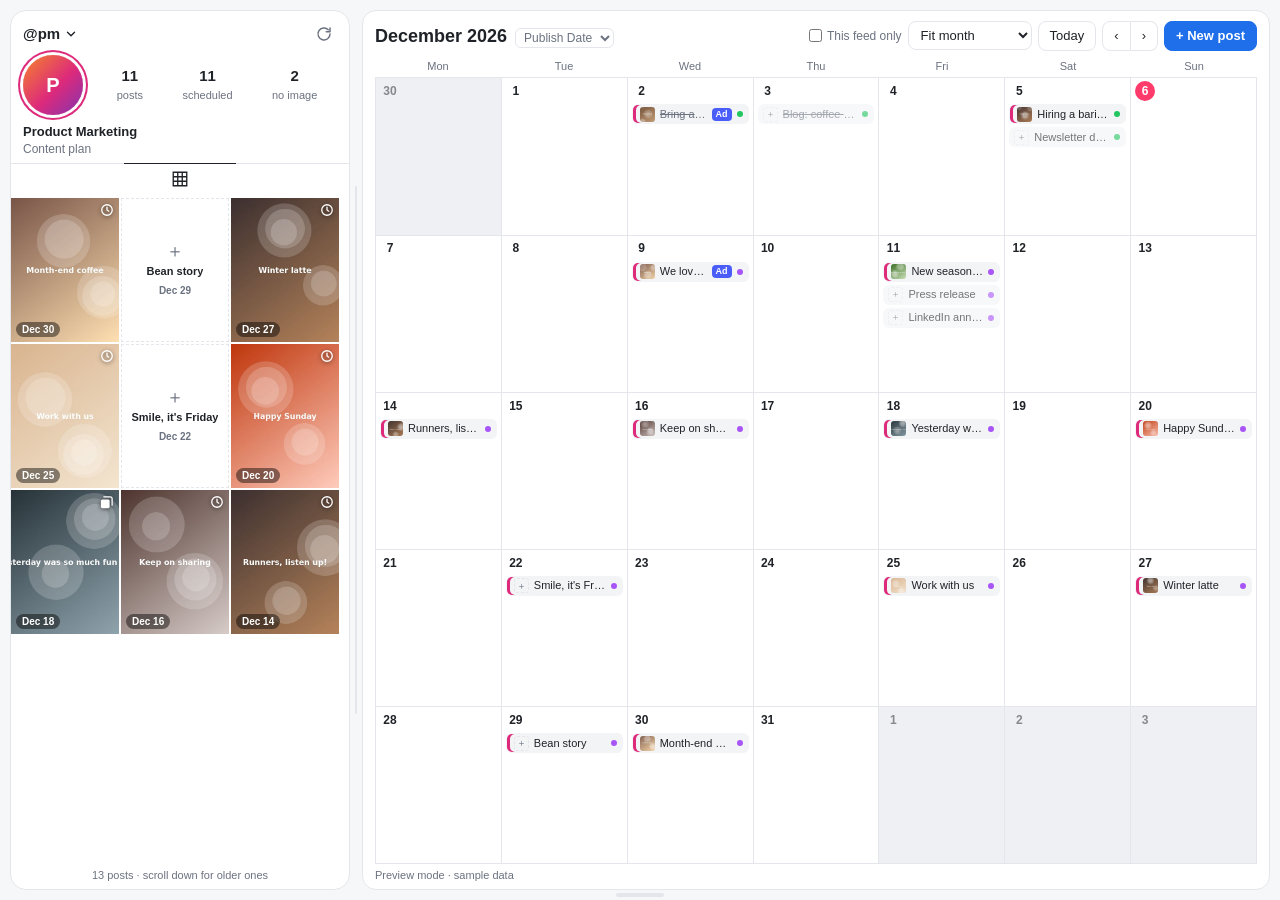
==== widgets/planner/index.html @ c4852a46 "Add Post Grid Planner YouTrack app Instagram-style post grid and content calendar for YouTrack proje" ====
<!doctype html>
<html lang="en">
<head>
  <meta charset="utf-8">
  <meta name="viewport" content="width=device-width, initial-scale=1">
  <title>Post Grid Planner</title>
  <link rel="stylesheet" href="app.css">
</head>
<body>
  <div class="app" id="app">
    <!-- LEFT: Instagram feed preview -->
    <aside class="feed-panel" id="feedPanel">
      <div class="phone">
        <div class="ig-top">
          <label class="acct" id="acctSwitch" title="Switch account">
            <span class="ig-handle" id="igHandle">@project</span>
            <svg class="chev" viewBox="0 0 24 24" width="14" height="14"><path d="M6 9l6 6 6-6" fill="none" stroke="currentColor" stroke-width="2.4" stroke-linecap="round" stroke-linejoin="round"/></svg>
            <select id="accountSel" aria-label="Instagram account" hidden></select>
          </label>
          <span class="ig-mini-stats" id="igMiniStats"></span>
          <button class="icon-btn" id="refreshBtn" title="Refresh" aria-label="Refresh">
            <svg viewBox="0 0 24 24" width="18" height="18"><path d="M20 12a8 8 0 1 1-2.34-5.66M20 4v5h-5" fill="none" stroke="currentColor" stroke-width="2" stroke-linecap="round" stroke-linejoin="round"/></svg>
          </button>
        </div>
        <div class="ig-profile">
          <div class="ig-avatar" id="igAvatar">P</div>
          <div class="ig-stats">
            <div><b id="statPosts">0</b><span>posts</span></div>
            <div><b id="statPlanned">0</b><span>scheduled</span></div>
            <div><b id="statMissing">0</b><span>no image</span></div>
          </div>
        </div>
        <div class="ig-name" id="igName">Project</div>
        <div class="ig-bio" id="igBio"></div>
        <div class="ig-tabs">
          <span class="active" title="Grid">
            <svg viewBox="0 0 24 24" width="18" height="18"><path d="M3 3h18v18H3zM9 3v18M15 3v18M3 9h18M3 15h18" fill="none" stroke="currentColor" stroke-width="1.8"/></svg>
          </span>
        </div>
        <div class="grid-area" id="gridArea">
          <div class="grid-viewport" id="gridViewport">
            <div class="grid" id="grid"></div>
          </div>
        </div>
        <div class="grid-hint" id="gridHint"></div>
      </div>
    </aside>

    <div class="splitter" id="splitter" role="separator" aria-orientation="vertical" tabindex="0"
         title="Drag to resize the feed (double-click: reset)"></div>

    <!-- RIGHT: calendar -->
    <main class="cal-panel">
      <header class="cal-head">
        <div class="cal-title">
          <h1 id="monthLabel">Month</h1>
          <span class="field-pill" id="fieldPill" title="Date field"></span>
        </div>
        <div class="cal-actions">
          <label class="toggle" id="igToggleWrap" hidden title="Show only the posts in the selected Instagram feed">
            <input type="checkbox" id="igToggle"> <span>This feed only</span>
          </label>
          <select id="sizeSel" class="btn ghost" title="Calendar row height" aria-label="Calendar row height">
            <option value="fit">Fit month</option>
            <option value="90">Rows: small</option>
            <option value="120">Rows: medium</option>
            <option value="160">Rows: large</option>
          </select>
          <button class="btn ghost" id="todayBtn">Today</button>
          <div class="seg">
            <button class="btn ghost" id="prevBtn" aria-label="Previous month">‹</button>
            <button class="btn ghost" id="nextBtn" aria-label="Next month">›</button>
          </div>
          <button class="btn primary" id="newBtn">+ New post</button>
        </div>
      </header>
      <div class="setup-banner" id="setupBanner" role="note" hidden>
        <span id="setupText"></span>
        <button class="icon-btn" id="setupClose" type="button" title="Dismiss" aria-label="Dismiss">×</button>
      </div>
      <div class="weekdays" id="weekdays"></div>
      <div class="cal-body" id="calBody">
        <div class="cal-grid" id="calGrid"></div>
      </div>
      <div class="status" id="status" role="status"></div>
    </main>
    <div class="vresize" id="vresize" role="separator" aria-orientation="horizontal" tabindex="0"
         title="Drag to resize the height (double-click: auto)"></div>
  </div>

  <!-- New post / add image dialog.
       Not a <form>: YouTrack's sandboxed iframe blocks form submission. -->
  <div class="modal-backdrop" id="modal" hidden>
    <div class="modal" id="taskForm" role="dialog" aria-modal="true" aria-labelledby="modalTitle">
      <h2 id="modalTitle">New post</h2>
      <label class="fld">
        <span>Title</span>
        <input type="text" id="fSummary" maxlength="200" placeholder="e.g. New season, new menu">
      </label>
      <div class="row2">
        <label class="fld">
          <span>Date</span>
          <input type="date" id="fDate">
        </label>
        <label class="fld check" id="fIgWrap" hidden>
          <input type="checkbox" id="fIg" checked>
          <span id="fIgLabel">Instagram post</span>
        </label>
      </div>
      <label class="fld" id="fAccountWrap" hidden>
        <span>Instagram account</span>
        <select id="fAccount"></select>
      </label>
      <label class="fld" id="fDescWrap">
        <span>Description / caption (optional)</span>
        <textarea id="fDesc" rows="2" placeholder="Post caption…"></textarea>
      </label>
      <div class="fld">
        <span>Image</span>
        <label class="drop" id="drop">
          <input type="file" id="fFile" accept="image/*" hidden>
          <img id="dropPreview" alt="" hidden>
          <span class="drop-text" id="dropText">Drop an image or <u>browse</u></span>
        </label>
        <label class="check-inline" title="Adds cover_ to the file name so this image is shown in the grid">
          <input type="checkbox" id="fCover"> Use as cover image
        </label>
      </div>
      <div class="modal-actions">
        <button type="button" class="btn ghost" id="cancelBtn">Cancel</button>
        <button type="button" class="btn primary" id="saveBtn">Save</button>
      </div>
    </div>
  </div>

  <!-- Post details -->
  <div class="popover" id="popover" hidden>
    <img id="popImg" alt="" hidden>
    <div class="pop-body">
      <div class="pop-id" id="popId"></div>
      <div class="pop-title" id="popTitle"></div>
      <div class="pop-date" id="popDate"></div>
      <div class="pop-ad" id="popAd"></div>
      <div class="pop-cover" id="popCover"></div>
      <div class="pop-actions">
        <button class="btn small" id="popAddImg">Add image</button>
        <a class="btn small ghost" id="popOpen" target="_top">Open in YouTrack</a>
      </div>
    </div>
  </div>

  <!-- Day list (posts that don't fit in the cell) -->
  <div class="popover daypop" id="dayPop" hidden>
    <div class="pop-body">
      <div class="daypop-head"><b id="dayPopTitle"></b><button class="icon-btn" id="dayPopAdd" title="Add to this day">＋</button></div>
      <div id="dayPopList" class="daypop-list"></div>
    </div>
  </div>

  <input type="file" id="quickFile" accept="image/*" hidden>
  <script type="module" src="app.js"></script>
</body>
</html>
---- widgets/planner/app.css ----
:root {
  --bg: #f6f7f9;
  --panel: #ffffff;
  --line: #e4e6eb;
  --line-soft: #eef0f3;
  --text: #1f2328;
  --muted: #6b7280;
  --accent: #1f6feb;
  --accent-soft: #e8f0fe;
  --today: #ff3b6b;
  --tile-empty: #eef0f3;
  --tile-empty-2: #e6e8ec;
  --chip: #f3f4f6;
  --ig: linear-gradient(180deg, #f58529, #dd2a7b 55%, #8134af);
  --shadow: 0 8px 30px rgba(15, 23, 42, .12);
  --feedW: 340px;
  color-scheme: light;
}
@media (prefers-color-scheme: dark) {
  :root {
    --bg: #17181b;
    --panel: #1f2024;
    --line: #2f3137;
    --line-soft: #27292e;
    --text: #e6e7ea;
    --muted: #9aa0aa;
    --accent: #4c8dff;
    --accent-soft: #1d2b45;
    --tile-empty: #2a2c31;
    --tile-empty-2: #32343a;
    --chip: #2a2c31;
    --shadow: 0 8px 30px rgba(0, 0, 0, .45);
    color-scheme: dark;
  }
}

* { box-sizing: border-box; }
[hidden] { display: none !important; }
/* Height comes from the content (YouTrack sizes the frame from it); no 100% heights */
html, body { margin: 0; }
body {
  background: var(--bg);
  color: var(--text);
  font: 13px/1.35 -apple-system, BlinkMacSystemFont, "Segoe UI", Roboto, "Helvetica Neue", Arial, sans-serif;
}
button, input, textarea, select { font: inherit; color: inherit; }

/* ---------- Main layout ---------- */
.app {
  position: relative;
  height: var(--appH, 860px);
  display: flex;
  padding: 10px;
  min-height: 0;
}
.feed-panel {
  width: var(--feedW);
  min-width: 180px;
  max-width: 65%;
  flex: none;
  display: flex;
  min-height: 0;
}
.splitter {
  flex: none; width: 12px; cursor: col-resize; position: relative; touch-action: none;
}
.splitter::after {
  content: ""; position: absolute; top: 20%; bottom: 20%; left: 5px; width: 2px; border-radius: 2px;
  background: var(--line); transition: background .15s;
}
.splitter:hover::after, .splitter.dragging::after, .splitter:focus-visible::after { background: var(--accent); }
.splitter:focus { outline: none; }
body.resizing { cursor: col-resize; user-select: none; }
body.resizing iframe, body.resizing img { pointer-events: none; }

/* ---------- Left: IG feed ---------- */
.phone {
  flex: 1; min-width: 0; min-height: 0;
  display: flex; flex-direction: column;
  background: var(--panel);
  border: 1px solid var(--line);
  border-radius: 16px;
  padding-top: 10px;
  overflow: hidden;
}
.ig-top { display: flex; align-items: center; gap: 8px; padding: 0 12px 8px; }
.ig-handle { font-weight: 700; font-size: 15px; white-space: nowrap; overflow: hidden; text-overflow: ellipsis; }
.acct { position: relative; display: inline-flex; align-items: center; gap: 4px; min-width: 0; border-radius: 6px; padding: 2px 4px; margin-left: -4px; }
.acct .chev { display: none; flex: none; }
.acct.on { cursor: pointer; }
.acct.on .chev { display: block; }
.acct.on:hover { background: var(--line-soft); }
.acct select { position: absolute; inset: 0; width: 100%; opacity: 0; cursor: pointer; font-size: 14px; }
.ig-mini-stats { display: none; color: var(--muted); font-size: 11px; white-space: nowrap; margin-left: auto; }
.ig-top .icon-btn { margin-left: auto; }
.ig-profile { display: flex; align-items: center; gap: 14px; padding: 0 12px; }
.ig-avatar {
  width: 60px; height: 60px; border-radius: 50%;
  display: grid; place-items: center; flex: none;
  font-weight: 700; font-size: 20px; color: #fff;
  background: linear-gradient(135deg, #f58529, #dd2a7b 55%, #8134af);
  box-shadow: 0 0 0 3px var(--panel), 0 0 0 5px #dd2a7b;
  background-size: cover; background-position: center;
}
.ig-stats { display: flex; flex: 1; justify-content: space-around; text-align: center; min-width: 0; }
.ig-stats b { display: block; font-size: 15px; }
.ig-stats span { color: var(--muted); font-size: 11px; }
.ig-name { font-weight: 600; padding: 8px 12px 0; }
.ig-bio { color: var(--muted); padding: 0 12px 6px; white-space: pre-line; font-size: 12px; }
.ig-tabs { display: flex; justify-content: center; border-top: 1px solid var(--line); }
.ig-tabs span { padding: 6px 0; border-top: 1px solid var(--text); margin-top: -1px; width: 33%; text-align: center; }

/* Short frames: compact profile */
body.compact .ig-bio, body.compact .ig-tabs { display: none; }
body.compact .ig-avatar { width: 40px; height: 40px; font-size: 15px; }
body.compact .ig-name { padding-top: 4px; padding-bottom: 6px; }
body.tiny .ig-profile, body.tiny .ig-name, body.tiny .ig-bio, body.tiny .ig-tabs, body.tiny .grid-hint { display: none; }
body.tiny .ig-mini-stats { display: inline; }
body.tiny .ig-top .icon-btn { margin-left: 0; }
body.tiny .ig-top { padding-bottom: 6px; }
body.tiny .phone { padding-top: 6px; }

.grid-area {
  flex: 1; min-height: 0;
  display: flex; justify-content: center; align-items: flex-start;
}
.grid-viewport {
  overflow-y: auto;
  overscroll-behavior: contain;
  scroll-snap-type: y proximity;
  scrollbar-width: thin;
  scrollbar-gutter: stable;
}
.grid-viewport::-webkit-scrollbar { width: 6px; }
.grid-viewport::-webkit-scrollbar-thumb { background: var(--line); border-radius: 3px; }
.grid { display: grid; grid-template-columns: repeat(3, 1fr); gap: 2px; }
.tile {
  position: relative; aspect-ratio: 3 / 4;
  background: var(--tile-empty); overflow: hidden;
  scroll-snap-align: start; cursor: pointer;
  border: 0; padding: 0; margin: 0; min-width: 0;
}
.tile img { width: 100%; height: 100%; object-fit: cover; display: block; transition: transform .25s; }
.tile:hover img { transform: scale(1.03); }
.tile.blank { cursor: default; background: repeating-linear-gradient(135deg, var(--tile-empty), var(--tile-empty) 8px, var(--tile-empty-2) 8px, var(--tile-empty-2) 16px); }
.tile.noimg {
  display: flex; flex-direction: column; align-items: center; justify-content: center; gap: 4px;
  padding: 6px; text-align: center; color: var(--muted);
  border: 1.5px dashed var(--line); background: var(--panel);
}
.tile.noimg .t { font-size: 11px; font-weight: 600; color: var(--text); display: -webkit-box; -webkit-line-clamp: 3; -webkit-box-orient: vertical; overflow: hidden; }
.tile.noimg .plus { font-size: 18px; line-height: 1; }
.tile .badge { position: absolute; top: 5px; right: 5px; color: #fff; filter: drop-shadow(0 1px 2px rgba(0,0,0,.6)); }
.tile .when {
  position: absolute; left: 5px; bottom: 5px;
  font-size: 10px; font-weight: 600; color: #fff;
  background: rgba(0,0,0,.45); padding: 1px 6px; border-radius: 8px;
}
.tile.noimg .when { color: var(--muted); background: transparent; position: static; }
.tile .over {
  position: absolute; inset: 0; display: flex; align-items: flex-end;
  padding: 8px; color: #fff; font-size: 11px; font-weight: 600;
  background: linear-gradient(to top, rgba(0,0,0,.65), transparent 60%);
  opacity: 0; transition: opacity .15s;
}
.tile:hover .over { opacity: 1; }
.tile.small .when, .tile.small .t, .tile.small .badge { display: none; }
/* Boosted (Ad Start ≤ today ≤ Ad End): Instagram-style blue bar */
.tile .boost {
  position: absolute; left: 0; right: 0; bottom: 0; z-index: 2;
  display: flex; align-items: center; justify-content: center; gap: 4px;
  height: 24px; background: #4a5df9; color: #fff;
  font-size: 11px; font-weight: 700; letter-spacing: .01em;
}
.tile.boosted .when { bottom: 29px; }
.tile.boosted .over { padding-bottom: 30px; }
.tile.noimg.boosted { padding-bottom: 28px; }
.tile.small .boost { height: 8px; }
.tile.small .boost > * { display: none; }
.chip .ad { flex: none; background: #4a5df9; color: #fff; font-size: 9px; font-weight: 800; line-height: 13px; padding: 0 4px; border-radius: 4px; }
.pop-ad { font-size: 12px; font-weight: 600; }
.pop-ad:empty { display: none; }
.pop-ad.active { color: #fff; background: #4a5df9; border-radius: 6px; padding: 3px 8px; align-self: flex-start; }
.pop-ad.scheduled, .pop-ad.ended { color: var(--muted); font-weight: 500; }
.tile.flash { animation: flash 1.2s ease-out; }
@keyframes flash { 0% { box-shadow: inset 0 0 0 3px var(--accent); } 100% { box-shadow: inset 0 0 0 0 transparent; } }
.grid-hint { color: var(--muted); font-size: 11px; text-align: center; padding: 6px 12px; }

/* ---------- Right: calendar ---------- */
.cal-panel {
  flex: 1; min-width: 0; min-height: 0;
  display: flex; flex-direction: column;
  background: var(--panel);
  border: 1px solid var(--line);
  border-radius: 14px;
  padding: 10px 12px 6px;
}
.cal-head { display: flex; align-items: center; justify-content: space-between; gap: 8px; flex-wrap: wrap; margin-bottom: 6px; flex: none; }
.cal-title { display: flex; align-items: baseline; gap: 8px; min-width: 0; }
.cal-title h1 { font-size: 18px; margin: 0; text-transform: capitalize; white-space: nowrap; }
.field-pill { color: var(--muted); font-size: 12px; }
.field-pill select { border: 1px solid var(--line); background: var(--panel); border-radius: 6px; padding: 1px 4px; font-size: 12px; }
.cal-actions { display: flex; gap: 6px; align-items: center; flex-wrap: wrap; }
.seg { display: flex; }
.seg .btn:first-child { border-top-right-radius: 0; border-bottom-right-radius: 0; }
.seg .btn:last-child { border-top-left-radius: 0; border-bottom-left-radius: 0; border-left: 0; }
.toggle { display: inline-flex; align-items: center; gap: 5px; font-size: 12px; color: var(--muted); cursor: pointer; white-space: nowrap; }
.toggle input { accent-color: #dd2a7b; margin: 0; }

.btn {
  border: 1px solid var(--line); background: var(--panel);
  border-radius: 8px; padding: 5px 11px; cursor: pointer;
  text-decoration: none; display: inline-flex; align-items: center; gap: 4px; white-space: nowrap;
}
select.btn { padding: 5px 8px; }
.btn:hover { background: var(--line-soft); }
.btn.primary { background: var(--accent); border-color: var(--accent); color: #fff; font-weight: 600; }
.btn.primary:hover { filter: brightness(1.08); }
.btn.small { padding: 4px 9px; font-size: 12px; }
.btn:disabled { opacity: .6; cursor: progress; }
.icon-btn { border: 0; background: none; padding: 4px; cursor: pointer; color: var(--muted); border-radius: 6px; line-height: 0; }
.icon-btn:hover { background: var(--line-soft); color: var(--text); }
.icon-btn.spin svg { animation: spin .8s linear infinite; }
@keyframes spin { to { transform: rotate(360deg); } }

.weekdays, .cal-grid { display: grid; grid-template-columns: repeat(7, minmax(0, 1fr)); }
.weekdays { flex: none; }
.weekdays div { color: var(--muted); font-size: 11px; text-align: center; padding: 2px 0 4px; text-transform: capitalize; }
.cal-body { flex: 1; min-height: 0; overflow-y: auto; scrollbar-width: thin; }
.cal-grid { border-top: 1px solid var(--line); border-left: 1px solid var(--line); }
.cal-grid.fit { height: 100%; grid-template-rows: repeat(var(--rows, 6), minmax(0, 1fr)); }
.cal-grid.fixed { grid-auto-rows: var(--rowH, 120px); }
.day {
  padding: 3px 4px; position: relative; min-width: 0; min-height: 0; overflow: hidden;
  border-right: 1px solid var(--line); border-bottom: 1px solid var(--line);
  display: flex; flex-direction: column; gap: 3px;
}
.day.out { background: var(--line-soft); }
.day.out .dnum { opacity: .5; }
.day.drop-target { background: var(--accent-soft); }
.day-head { display: flex; align-items: center; gap: 4px; flex: none; height: 20px; }
.dnum { font-size: 12px; font-weight: 600; min-width: 20px; height: 20px; display: grid; place-items: center; border-radius: 10px; }
.day.today .dnum { background: var(--today); color: #fff; }
.count {
  font-size: 10px; font-weight: 700; color: #fff; background: #dd2a7b; border-radius: 8px;
  padding: 0 5px; line-height: 16px; cursor: pointer; border: 0;
}
.count.plain { background: var(--muted); }
.add {
  margin-left: auto; opacity: 0; border: 0; background: none; cursor: pointer; color: var(--muted);
  width: 20px; height: 20px; border-radius: 6px; font-size: 15px; line-height: 1; padding: 0;
}
.day:hover .add, .add:focus-visible { opacity: 1; }
.add:hover { background: var(--line-soft); color: var(--text); }

.chip {
  display: flex; align-items: center; gap: 5px; min-width: 0; flex: none;
  background: var(--chip); border-radius: 6px; padding: 2px 5px 2px 4px; height: 20px;
  font-size: 11px; cursor: pointer; border: 1px solid transparent; position: relative;
}
.chip.ig { box-shadow: inset 3px 0 0 #dd2a7b; padding-left: 7px; }
.chip.other { opacity: .62; }
.chip:hover { border-color: var(--line); opacity: 1; }
.chip[draggable="true"] { cursor: grab; }
.chip .thumb { width: 15px; height: 15px; border-radius: 3px; object-fit: cover; flex: none; background: var(--tile-empty-2); }
.chip .thumb.none { display: grid; place-items: center; font-size: 9px; color: var(--muted); border: 1px dashed var(--line); background: transparent; }
.chip .s { overflow: hidden; text-overflow: ellipsis; white-space: nowrap; flex: 1; }
.chip .dot { width: 6px; height: 6px; border-radius: 50%; flex: none; background: var(--muted); }
.chip.resolved .s { text-decoration: line-through; color: var(--muted); }
.more { font-size: 11px; color: var(--muted); padding-left: 4px; cursor: pointer; border: 0; background: none; text-align: left; flex: none; }
.more:hover { color: var(--text); }

.status { flex: none; min-height: 18px; padding-top: 4px; color: var(--muted); font-size: 11px; white-space: nowrap; overflow: hidden; text-overflow: ellipsis; }
.status.err { color: #d93025; white-space: normal; }
.setup-banner {
  flex: none; display: flex; align-items: flex-start; gap: 8px; margin-bottom: 8px;
  padding: 8px 8px 8px 12px; border-radius: 8px; font-size: 12px; line-height: 18px;
  background: var(--accent-soft); color: var(--text); border: 1px solid color-mix(in srgb, var(--accent) 35%, transparent);
}
.setup-banner span { flex: 1; }
.setup-banner .icon-btn { font-size: 16px; line-height: 1; padding: 0 4px; }
.setup { border: 1px dashed var(--line); border-radius: 10px; padding: 16px; margin-top: 10px; color: var(--muted); line-height: 1.6; }

/* ---------- Modal ---------- */
.modal-backdrop {
  position: fixed; inset: 0; background: rgba(0,0,0,.35);
  display: grid; place-items: center; z-index: 20; padding: 8px;
}
.modal {
  background: var(--panel); border-radius: 14px; box-shadow: var(--shadow);
  width: min(460px, 100%); max-height: 100%; overflow: auto;
  padding: 14px 16px; display: flex; flex-direction: column; gap: 10px;
}
.modal h2 { margin: 0; font-size: 16px; }
.row2 { display: flex; gap: 10px; align-items: flex-end; flex-wrap: wrap; }
.row2 .fld:first-child { flex: 1; min-width: 140px; }
.fld { display: flex; flex-direction: column; gap: 3px; }
.fld > span { font-size: 12px; color: var(--muted); }
.fld.check { flex-direction: row; align-items: center; gap: 6px; padding-bottom: 7px; }
.fld.check > span { color: var(--text); }
.fld.check input { accent-color: #dd2a7b; margin: 0; }
.fld input[type=text], .fld input[type=date], .fld textarea, .fld select {
  border: 1px solid var(--line); border-radius: 8px; padding: 6px 9px; background: var(--panel); resize: vertical;
}
.fld input:focus, .fld textarea:focus { outline: 2px solid var(--accent-soft); border-color: var(--accent); }
.drop {
  border: 1.5px dashed var(--line); border-radius: 10px; min-height: 80px;
  display: grid; place-items: center; cursor: pointer; overflow: hidden; position: relative; color: var(--muted);
}
.drop.over { border-color: var(--accent); background: var(--accent-soft); }
.drop img { max-height: min(220px, 30vh); width: 100%; object-fit: contain; }
.drop img:not([hidden]) + .drop-text { position: absolute; bottom: 6px; background: var(--panel); padding: 2px 8px; border-radius: 8px; font-size: 11px; }
.check-inline { display: inline-flex; align-items: center; gap: 6px; font-size: 12px; margin-top: 6px; cursor: pointer; }
.check-inline input { accent-color: #dd2a7b; margin: 0; }
.pop-cover { color: var(--muted); font-size: 11px; word-break: break-all; }
.pop-cover:empty { display: none; }
.modal-actions { display: flex; justify-content: flex-end; gap: 8px; }

/* ---------- Popover ---------- */
.popover {
  position: fixed; z-index: 15; width: 240px; max-height: calc(100vh - 16px); overflow: auto;
  background: var(--panel); border: 1px solid var(--line); border-radius: 12px; box-shadow: var(--shadow);
}
.popover img { width: 100%; aspect-ratio: 3/4; object-fit: cover; display: block; max-height: min(220px, 45vh); }
.pop-body { padding: 10px 12px 12px; display: flex; flex-direction: column; gap: 4px; }
.pop-id { font-size: 11px; color: var(--muted); }
.pop-title { font-weight: 600; }
.pop-date { color: var(--muted); font-size: 12px; }
.pop-actions { display: flex; gap: 6px; margin-top: 6px; flex-wrap: wrap; }
.daypop { width: 260px; z-index: 14; }
.daypop-head { display: flex; align-items: center; justify-content: space-between; margin-bottom: 4px; text-transform: capitalize; }
.daypop-head .icon-btn { font-size: 16px; line-height: 1; }
.daypop-list { display: flex; flex-direction: column; gap: 4px; }

.toast {
  position: fixed; left: 50%; bottom: 14px; transform: translateX(-50%);
  background: #111; color: #fff; padding: 7px 14px; border-radius: 10px; z-index: 30; font-size: 12px;
  max-width: 90vw; box-shadow: var(--shadow);
}

/* Narrow frame: stack vertically */
@media (max-width: 760px) {
  .app { flex-direction: column; height: auto; gap: 10px; }
  .feed-panel { width: 100% !important; max-width: none; }
  .splitter { display: none; }
  .cal-panel { min-height: 520px; }
  .chip .s { display: none; }
}

/* Bottom edge: resize the height */
.vresize {
  position: absolute; left: 0; right: 0; bottom: 0; height: 10px;
  cursor: row-resize; touch-action: none; z-index: 2;
}
.vresize::after {
  content: ""; position: absolute; left: 50%; bottom: 3px; width: 48px; height: 4px; margin-left: -24px;
  border-radius: 2px; background: var(--line); transition: background .15s;
}
.vresize:hover::after, .vresize.dragging::after, .vresize:focus-visible::after { background: var(--accent); }
.vresize:focus { outline: none; }
body.vresizing { cursor: row-resize; user-select: none; }
@media (max-width: 760px) { .vresize { display: none; } }
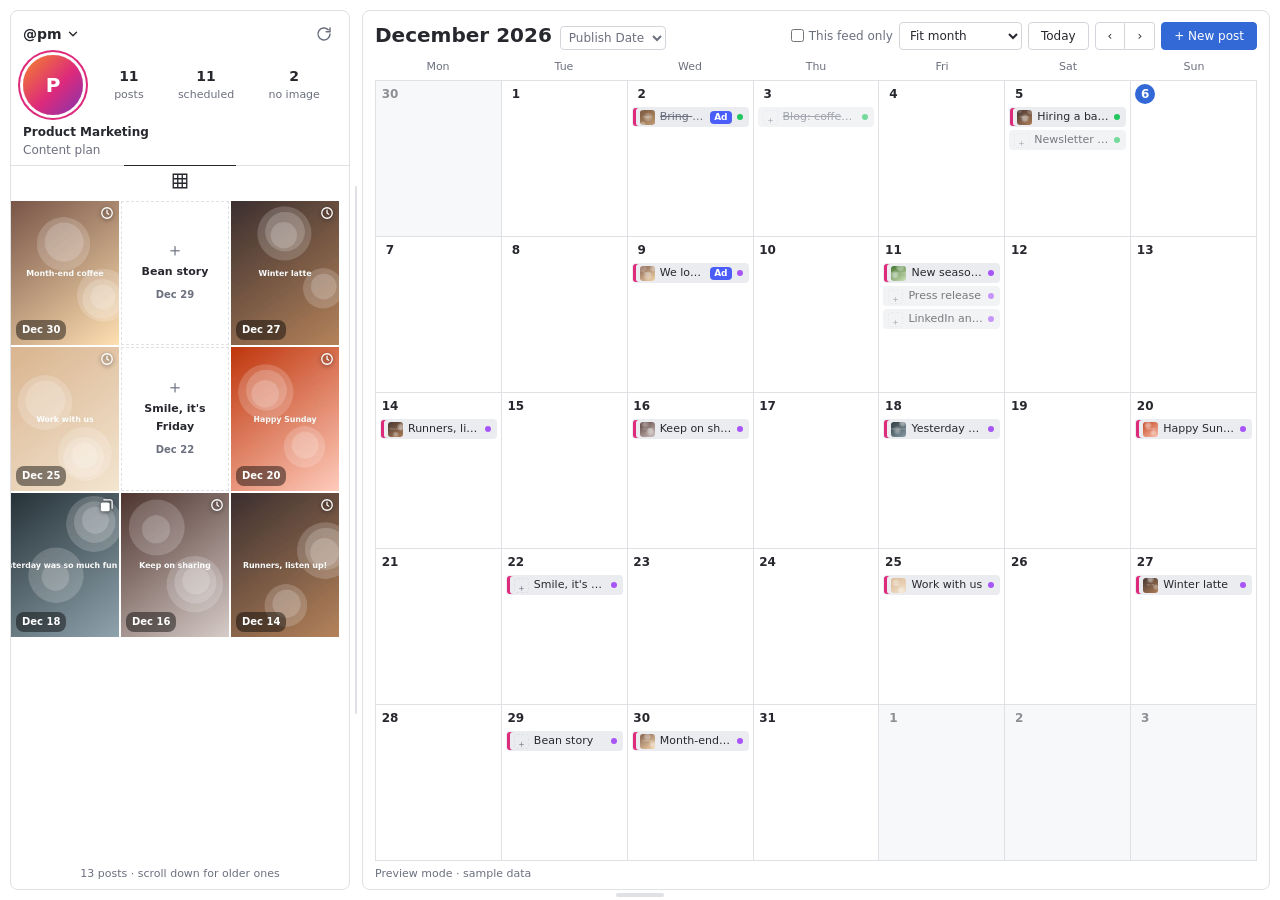
==== commit 3af67d05: "Ship Ring UI theme variables so the dark theme applies Checked in the live app frame: YouTrack sets " ====
--- a/widgets/planner/index.html
+++ b/widgets/planner/index.html
@@ -4,6 +4,7 @@
   <meta charset="utf-8">
   <meta name="viewport" content="width=device-width, initial-scale=1">
   <title>Post Grid Planner</title>
+  <link rel="stylesheet" href="ring-variables.css">
   <link rel="stylesheet" href="app.css">
 </head>
 <body>
--- a/widgets/planner/ring-variables.css
+++ b/widgets/planner/ring-variables.css
@@ -0,0 +1,491 @@
+/*
+ * Ring UI theme variables (light + dark), copied from JetBrains Ring UI 7.0.133
+ * https://github.com/JetBrains/ring-ui  src/global/variables.css and variables_dark.css
+ * Copyright JetBrains s.r.o. Licensed under the Apache License 2.0.
+ *
+ * YouTrack marks the theme with the ring-ui-theme-dark class on <body> inside the app frame but does not
+ * provide the variables themselves, so the app ships them. Only change: the CSS-modules selector
+ * :global(.ring-ui-theme-dark) is written as plain .ring-ui-theme-dark.
+ */
+/* stylelint-disable color-no-hex */
+
+.light,
+:root,
+:host {
+  --ring-unit: 8px;
+
+  /* Element */
+  --ring-line-components: 223, 225, 229;
+  --ring-line-color: rgb(var(--ring-line-components)); /* #DFE1E5 */
+  --ring-borders-components: 211, 213, 219;
+  --ring-borders-color: rgb(var(--ring-borders-components)); /* #D3D5DB */
+  --ring-icon-components: 108, 112, 126;
+  --ring-icon-color: rgb(var(--ring-icon-components)); /* #6C707E */
+  --ring-icon-white-components: 255, 255, 255;
+  --ring-icon-white-color: rgb(var(--ring-icon-white-components)); /* #FFFFFF */
+  --ring-icon-secondary-components: 108, 112, 126;
+  --ring-icon-secondary-color: rgb(var(--ring-icon-secondary-components)); /* #6C707E */
+  --ring-border-disabled-components: 235, 236, 240;
+  --ring-border-disabled-color: rgb(var(--ring-border-disabled-components)); /* #ebecf0 */
+  --ring-border-selected-disabled-components: 201, 204, 214;
+  --ring-border-selected-disabled-color: rgb(var(--ring-border-selected-disabled-components)); /* #c9ccd6 */
+  --ring-border-disabled-active-components: var(--ring-border-hover-components);
+  --ring-border-disabled-active-color: var(--ring-border-hover-color); /* TODO: remove in 8.0 in favor of --ring-border-hover-color */
+  --ring-icon-disabled-components: 168, 173, 189;
+  --ring-icon-disabled-color: rgb(var(--ring-icon-disabled-components)); /* #A8ADBD */
+  --ring-border-hover-components: 160, 189, 248;
+  --ring-border-hover-color: rgb(var(--ring-border-hover-components)); /* #A0BDF8 */
+  --ring-border-hover-success-components: 197, 229, 204;
+  --ring-border-hover-success-color: rgb(var(--ring-border-hover-success-components)); /* #C5E5CC */
+  --ring-border-hover-error-components: 250, 212, 216;
+  --ring-border-hover-error-color: rgb(var(--ring-border-hover-error-components)); /* #FAD4D8 */
+  --ring-border-accent-components: 112, 156, 245;
+  --ring-border-accent-color: rgb(var(--ring-border-accent-components)); /* #709CF5 */
+  --ring-icon-hover-components: 90, 93, 107;
+  --ring-icon-hover-color: rgb(var(--ring-icon-hover-components)); /* #5a5d6b */
+  --ring-main-components: 51, 105, 214;
+  --ring-main-color: rgb(var(--ring-main-components)); /* #3369D6 */
+  --ring-action-link-components: var(--ring-link-components);
+  --ring-action-link-color: var(--ring-link-color); /* #315FBD */ /* TODO: remove in 8.0 in favor of --ring-link-color */
+  --ring-main-hover-components: 49, 95, 189;
+  --ring-main-hover-color: rgb(var(--ring-main-hover-components)); /* #315FBD */
+  --ring-main-success-components: 31, 128, 57;
+  --ring-main-success-color: rgb(var(--ring-main-success-components)); /* #1F8039 */
+  --ring-main-success-hover-components: 31, 117, 54;
+  --ring-main-success-hover-color: rgb(var(--ring-main-success-hover-components)); /* #1F7536 */
+  --ring-main-error-components: 204, 54, 69;
+  --ring-main-error-color: rgb(var(--ring-main-error-components)); /* #CC3645 */
+  --ring-main-error-hover-components: 188, 48, 62;
+  --ring-main-error-hover-color: rgb(var(--ring-main-error-hover-components)); /* #BC303E */
+  --ring-main-warning-components: 255, 175, 15;
+  --ring-main-warning-color: rgb(var(--ring-main-warning-components)); /* #FFAF0F */
+  --ring-main-warning-hover-components: 223, 147, 3;
+  --ring-main-warning-hover-color: rgb(var(--ring-main-warning-hover-components)); /* #DF9303 */
+  --ring-main-purple-components: 131, 77, 240;
+  --ring-main-purple-color: rgb(var(--ring-main-purple-components)); /* #834DF0 */
+  --ring-main-purple-hover-components: 116, 68, 212;
+  --ring-main-purple-hover-color: rgb(var(--ring-main-purple-hover-components)); /* #7444D4 */
+  --ring-icon-error-components: 204, 54, 69;
+  --ring-icon-error-color: rgb(var(--ring-icon-error-components)); /* #CC3645 */
+  --ring-icon-warning-components: 223, 147, 3;
+  --ring-icon-warning-color: rgb(var(--ring-icon-warning-components)); /* #DF9303 */
+  --ring-icon-success-components: 32, 138, 60;
+  --ring-icon-success-color: rgb(var(--ring-icon-success-components)); /* #208A3C */
+  --ring-icon-highlight-components: 255, 175, 15;
+  --ring-icon-highlight-color: rgb(var(--ring-icon-highlight-components)); /* #FFAF0F */
+  --ring-icon-highlight-hover-components: 223, 147, 3;
+  --ring-icon-highlight-hover-color: rgb(var(--ring-icon-highlight-hover-components)); /* #DF9303 */
+  --ring-success-border-components: 137, 195, 152;
+  --ring-success-border-color: rgb(var(--ring-success-border-components)); /* #89C398 */
+  --ring-success-border-hover-components: 85, 167, 106;
+  --ring-success-border-hover-color: rgb(var(--ring-success-border-hover-components)); /* #55A76A */
+  --ring-error-border-components: 242, 182, 187;
+  --ring-error-border-color: rgb(var(--ring-error-border-components)); /* #F2B6BB */
+  --ring-error-border-hover-components: 228, 106, 118;
+  --ring-error-border-hover-color: rgb(var(--ring-error-border-hover-components)); /* #E46A76 */
+  --ring-warning-border-components: 254, 210, 119;
+  --ring-warning-border-color: rgb(var(--ring-warning-border-components)); /* #FED277 */
+  --ring-warning-border-hover-components: 253, 189, 61;
+  --ring-warning-border-hover-color: rgb(var(--ring-warning-border-hover-components)); /* #FDBD3D */
+  --ring-highlight-border-components: 254, 210, 119;
+  --ring-highlight-border-color: rgb(var(--ring-highlight-border-components)); /* #FED277 */
+  --ring-highlight-border-hover-components: 253, 189, 61;
+  --ring-highlight-border-hover-color: rgb(var(--ring-highlight-border-hover-components)); /* #FDBD3D */
+  --ring-purple-border-components: 191, 161, 248;
+  --ring-purple-border-color: rgb(var(--ring-purple-border-components)); /* #BFA1F8 */
+  --ring-purple-border-hover-components: 161, 119, 244;
+  --ring-purple-border-hover-color: rgb(var(--ring-purple-border-hover-components)); /* #A177F4 */
+  --ring-pale-control-components: 194, 214, 252;
+  --ring-pale-control-color: rgb(var(--ring-pale-control-components)); /* #C2D6FC */
+  --ring-popup-border-components: 0, 28, 54;
+  --ring-popup-border-color: var(--ring-line-color);
+  --ring-popup-shadow-components: rgba(var(--ring-popup-border-components, 0, 28, 54), 0.1);
+  --ring-popup-shadow-color: rgba(var(--ring-popup-border-components), 0.1);
+  --ring-popup-secondary-shadow-color: rgba(var(--ring-popup-border-components), 0.04);
+  --ring-message-shadow-color: rgba(var(--ring-popup-border-components), 0.3);
+  --ring-pinned-shadow-components: 108, 112, 126;
+  --ring-pinned-shadow-color: rgb(var(--ring-pinned-shadow-components)); /* #6C707E */ /* TODO remove in 8.0 */
+  --ring-button-danger-hover-components: 219, 59, 75;
+  --ring-button-danger-hover-color: rgb(var(--ring-button-danger-hover-components)); /* #DB3B4B */
+  --ring-button-primary-border-components: 46, 85, 163;
+  --ring-button-primary-border-color: rgb(var(--ring-button-primary-border-components)); /* #2E55A3 */
+  --ring-dialog-overlay-components: 0, 0, 0;
+  --ring-dialog-overlay-opacity: 0.4;
+  --ring-popup-shadow: 0 2px 8px var(--ring-popup-shadow-color), 0 1px 2px var(--ring-popup-secondary-shadow-color);
+  --ring-dialog-shadow: 0 4px 24px var(--ring-popup-shadow-color), 0 2px 6px var(--ring-popup-secondary-shadow-color);
+
+  /* Text */
+  --ring-search-components: 112, 156, 245;
+  --ring-search-color: rgb(var(--ring-search-components)); /* #709CF5 */
+  --ring-hint-components: 46, 85, 163;
+  --ring-hint-color: rgb(var(--ring-hint-components)); /* #2E55A3 */ /* TODO: remove in 8.0 */
+  --ring-link-components: 49, 95, 189;
+  --ring-link-color: rgb(var(--ring-link-components)); /* #315FBD */
+  --ring-link-hover-components: 46, 85, 163;
+  --ring-link-hover-color: rgb(var(--ring-link-hover-components)); /* #2E55A3 */
+  --ring-error-components: 204, 54, 69;
+  --ring-error-color: rgb(var(--ring-error-components)); /* #CC3645 */
+  --ring-warning-components: 156, 97, 0;
+  --ring-warning-color: rgb(var(--ring-warning-components)); /* #9C6100 */ /* Prefer using warning icon + regular text color */
+  --ring-success-components: 31, 117, 54;
+  --ring-success-color: rgb(var(--ring-success-components)); /* #1F7536 */ /* Prefer using success icon + regular text color */
+  --ring-purple-text-components: 131, 77, 240;
+  --ring-purple-text-color: rgb(var(--ring-purple-text-components)); /* #834DF0 */
+  --ring-text-components: 39, 40, 46;
+  --ring-text-color: rgb(var(--ring-text-components)); /* #27282E */
+  --ring-active-text-color: var(--ring-text-color);
+  --ring-white-text-components: 255, 255, 255;
+  --ring-white-text-color: rgb(var(--ring-white-text-components)); /* #FFFFFF */
+  --ring-heading-color: var(--ring-text-color);
+  --ring-secondary-components: 108, 112, 126;
+  --ring-secondary-color: rgb(var(--ring-secondary-components)); /* #6C707E */
+  --ring-disabled-components: 168, 173, 189;
+  --ring-disabled-color: rgb(var(--ring-disabled-components)); /* #A8ADBD */
+
+  /* Background */
+  --ring-content-background-components: 255, 255, 255;
+  --ring-content-background-color: rgb(var(--ring-content-background-components)); /* #FFFFFF */
+  --ring-popup-background-components: 255, 255, 255;
+  --ring-popup-background-color: rgb(var(--ring-popup-background-components)); /* #FFFFFF */
+  --ring-sidebar-background-components: 247, 248, 250;
+  --ring-sidebar-background-color: rgb(var(--ring-sidebar-background-components)); /* #F7F8FA */
+  --ring-secondary-background-components: 247, 248, 250;
+  --ring-secondary-background-color: rgb(var(--ring-secondary-background-components)); /* #F7F8FA */
+  --ring-selected-background-components: 212, 226, 255;
+  --ring-selected-background-color: rgb(var(--ring-selected-background-components)); /* #D4E2FF */
+  --ring-hover-background-components: 237, 243, 255;
+  --ring-hover-background-color: rgb(var(--ring-hover-background-components)); /* #EDF3FF */
+  --ring-navigation-background-components: 255, 255, 255;
+  --ring-navigation-background-color: rgb(var(--ring-navigation-background-components)); /* #FFFFFF */
+  --ring-tag-background-components: 235, 236, 240;
+  --ring-tag-background-color: rgb(var(--ring-tag-background-components)); /* #EBECF0 */
+  --ring-tag-hover-background-components: 223, 225, 229;
+  --ring-tag-hover-background-color: rgb(var(--ring-tag-hover-background-components)); /* #DFE1E5 */
+  --ring-removed-background-components: 250, 212, 216;
+  --ring-removed-background-color: rgb(var(--ring-removed-background-components)); /* #FAD4D8 */
+  --ring-warning-background-components: 255, 241, 209;
+  --ring-warning-background-color: rgb(var(--ring-warning-background-components)); /* #FFF1D1 */
+  --ring-highlight-background-components: 255, 241, 209;
+  --ring-highlight-background-color: rgb(var(--ring-highlight-background-components)); /* #FFF1D1 */
+  --ring-added-background-components: 197, 229, 204;
+  --ring-added-background-color: rgb(var(--ring-added-background-components)); /* #C5E5CC */
+  --ring-purple-background-components: 239, 229, 255;
+  --ring-purple-background-color: rgb(var(--ring-purple-background-components)); /* #EFE5FF */
+  --ring-disabled-background-components: 247, 248, 250;
+  --ring-disabled-background-color: rgb(var(--ring-disabled-background-components)); /* #F7F8FA */
+  --ring-disabled-selected-background-components: 235, 236, 240;
+  --ring-disabled-selected-background-color: rgb(var(--ring-disabled-selected-background-components)); /* #EBECF0 */
+  --ring-button-danger-active-color: var(--ring-error-container-light-color); /* #FAD4D8 */
+  --ring-button-loader-background: rgba(var(--ring-white-text-components), 0.4); /* TODO remove in 8.0 */
+  --ring-button-primary-background-color: var(--ring-main-color); /* TODO remove in 8.0 */
+  --ring-table-loader-background-color: rgba(var(--ring-content-background-components), 0.5); /* #FFFFFF50 */
+  --ring-removed-subtle-background-components: 255, 235, 236;
+  --ring-removed-subtle-background-color: rgb(var(--ring-removed-subtle-background-components)); /* #FFEBEC */
+  --ring-warning-subtle-background-components: 255, 246, 222;
+  --ring-warning-subtle-background-color: rgb(var(--ring-warning-subtle-background-components)); /* #FFF6DE */
+  --ring-highlight-subtle-background-components: 255, 246, 222;
+  --ring-highlight-subtle-background-color: rgb(var(--ring-highlight-subtle-background-components)); /* #FFF6DE */
+  --ring-added-subtle-background-components: 230, 247, 233;
+  --ring-added-subtle-background-color: rgb(var(--ring-added-subtle-background-components)); /* #E6F7E9 */
+  --ring-purple-subtle-background-components: 250, 245, 255;
+  --ring-purple-subtle-background-color: rgb(var(--ring-purple-subtle-background-components)); /* #FAF5FF */
+  --ring-main-container-light-components: 245, 248, 254;
+  --ring-main-container-light-color: rgb(var(--ring-main-container-light-components)); /* #F5F8FE */
+  --ring-success-container-light-components: 242, 252, 243;
+  --ring-success-container-light-color: rgb(var(--ring-success-container-light-components)); /* #F2FCF3 */
+  --ring-error-container-light-components: 255, 242, 243;
+  --ring-error-container-light-color: rgb(var(--ring-error-container-light-components)); /* #FFF2F3 */
+  --ring-warning-container-light-components: 255, 250, 235;
+  --ring-warning-container-light-color: rgb(var(--ring-warning-container-light-components)); /* #FFFAEB */
+  --ring-highlight-container-light-components: 255, 250, 235;
+  --ring-highlight-container-light-color: rgb(var(--ring-highlight-container-light-components)); /* #FFFAEB */
+  --ring-grey-container-light-components: 247, 248, 250;
+  --ring-grey-container-light-color: rgb(var(--ring-grey-container-light-components)); /* #F7F8FA */
+  --ring-purple-container-light-components: 251, 248, 255;
+  --ring-purple-container-light-color: rgb(var(--ring-purple-container-light-components)); /* #FBF8FF */
+  --ring-highlight-fill-components: 255, 175, 15;
+  --ring-highlight-fill-color: rgb(var(--ring-highlight-fill-components)); /* #FFAF0F */
+  --ring-grey-fill-components: 39, 40, 46;
+  --ring-grey-fill-color: rgb(var(--ring-grey-fill-components)); /* #27282E */
+  --ring-grey-fill-accent-components: 56, 58, 66;
+  --ring-grey-fill-accent-color: rgb(var(--ring-grey-fill-accent-components)); /* #383A42 */
+
+  /* Code */
+  --ring-code-background-color: var(--ring-content-background-color);
+  --ring-code-components: 0, 0, 0;
+  --ring-code-color: rgb(var(--ring-code-components)); /* #000000 */
+  --ring-code-comment-color: var(--ring-secondary-color);
+  --ring-code-meta-components: 133, 114, 10;
+  --ring-code-meta-color: rgb(var(--ring-code-meta-components)); /* #85720A */
+  --ring-code-keyword-components: 0, 51, 179;
+  --ring-code-keyword-color: rgb(var(--ring-code-keyword-components)); /* #0033B3 */
+  --ring-code-tag-background-components: 235, 236, 240;
+  --ring-code-tag-background-color: rgb(var(--ring-code-tag-background-components)); /* #EBECF0 */
+  --ring-code-tag-color: var(--ring-code-keyword-color);
+  --ring-code-tag-font-weight: var(--ring-font-weight-bold);
+  --ring-code-field-components: 135, 16, 148;
+  --ring-code-field-color: rgb(var(--ring-code-field-components)); /* #871094 */
+  --ring-code-attribute-components: 23, 80, 235;
+  --ring-code-attribute-color: rgb(var(--ring-code-attribute-components)); /* #1750EB */
+  --ring-code-number-color: var(--ring-code-attribute-color);
+  --ring-code-string-components: 6, 125, 23;
+  --ring-code-string-color: rgb(var(--ring-code-string-components)); /* #067D17 */
+  --ring-code-addition-components: 197, 229, 204;
+  --ring-code-addition-color: rgb(var(--ring-code-addition-components)); /* #C5E5CC */
+  --ring-code-deletion-components: 223, 225, 229;
+  --ring-code-deletion-color: rgb(var(--ring-code-deletion-components)); /* #DFE1E5 */
+
+  /* Metrics */
+  --ring-border-radius-large: var(--ring-unit);
+  --ring-border-radius: 4px;
+  --ring-border-radius-small: 2px;
+  --ring-font-size-larger: 16px;
+  --ring-font-size: 14px;
+  --ring-font-size-smaller: 12px;
+  --ring-line-height-taller: 24px;
+  --ring-line-height: 20px;
+  --ring-line-height-lower: 18px;
+  --ring-line-height-lowest: 16px;
+  --ring-ease: 0.3s ease-out;
+  --ring-fast-ease: 0.15s ease-out;
+  --ring-font-family: system-ui, Arial, sans-serif;
+  --ring-font-family-monospace: Menlo, 'Bitstream Vera Sans Mono', 'Ubuntu Mono', Consolas, 'Courier New', Courier,
+    monospace;
+  --ring-font-weight-medium: 500;
+  --ring-font-weight-bold: 600;
+  --ring-font-variant-numeric: lining-nums tabular-nums slashed-zero;
+
+  /* Common z-index-values */
+
+  /* Invisible element is an absolutely positioned element which should be below */
+  /* all other elements on the page */
+  --ring-invisible-element-z-index: -1;
+
+  /* z-index for position: fixed elements */
+  --ring-fixed-z-index: 1;
+
+  /* Elements that should overlay all other elements on the page */
+  --ring-overlay-z-index: 5;
+
+  /* Alerts should de displayed above overlays */
+  --ring-alert-z-index: 6;
+}
+
+/* stylelint-disable color-no-hex */
+
+.ring-ui-theme-dark,
+.dark,
+:root.dark {
+  --ring-line-components: 67, 69, 74;
+  --ring-line-color: rgb(var(--ring-line-components)); /* #43454A */
+  --ring-borders-components: 111, 115, 122;
+  --ring-borders-color: rgb(var(--ring-borders-components)); /* #6F737A */
+  --ring-icon-components: 157, 160, 168;
+  --ring-icon-color: rgb(var(--ring-icon-components)); /* #9DA0A8 */
+  --ring-icon-secondary-components: 157, 160, 168;
+  --ring-icon-secondary-color: rgb(var(--ring-icon-secondary-components)); /* #9DA0A8 */
+  --ring-border-disabled-components: 78, 81, 87;
+  --ring-border-disabled-color: rgb(var(--ring-border-disabled-components)); /* #4E5157 */
+  --ring-border-selected-disabled-components: 90, 93, 99;
+  --ring-border-selected-disabled-color: rgb(var(--ring-border-selected-disabled-components)); /* #5A5D63 */
+  --ring-border-disabled-active-components: var(--ring-border-hover-components);
+  --ring-border-disabled-active-color: var(--ring-border-hover-color); /* TODO: remove in 8.0 in favor of --ring-border-hover-color */
+  --ring-icon-disabled-components: 111, 115, 122;
+  --ring-icon-disabled-color: rgb(var(--ring-icon-disabled-components)); /* #6F737A */
+  --ring-border-hover-components: 55, 95, 173;
+  --ring-border-hover-color: rgb(var(--ring-border-hover-components)); /* #375FAD */
+  --ring-border-hover-success-components: 78, 128, 82;
+  --ring-border-hover-success-color: rgb(var(--ring-border-hover-success-components)); /* #4E8052 */
+  --ring-border-hover-error-components: 156, 78, 78;
+  --ring-border-hover-error-color: rgb(var(--ring-border-hover-error-components)); /* #9C4E4E */
+  --ring-border-accent-components: 54, 106, 207;
+  --ring-border-accent-color: rgb(var(--ring-border-accent-components)); /* #366ACF */
+  --ring-main-components: 54, 106, 207;
+  --ring-main-color: rgb(var(--ring-main-components)); /* #366ACF */
+  --ring-main-hover-components: 55, 95, 173;
+  --ring-main-hover-color: rgb(var(--ring-main-hover-components)); /* #375FAD */
+  --ring-main-success-components: 78, 128, 82;
+  --ring-main-success-color: rgb(var(--ring-main-success-components)); /* #4E8052 */
+  --ring-main-success-hover-components: 67, 105, 70;
+  --ring-main-success-hover-color: rgb(var(--ring-main-success-hover-components)); /* #436946 */
+  --ring-main-error-components: 189, 87, 87;
+  --ring-main-error-color: rgb(var(--ring-main-error-components)); /* #BD5757 */
+  --ring-main-error-hover-components: 156, 78, 78;
+  --ring-main-error-hover-color: rgb(var(--ring-main-error-hover-components)); /* #9C4E4E */
+  --ring-main-warning-components: 214, 174, 88;
+  --ring-main-warning-color: rgb(var(--ring-main-warning-components)); /* #D6AE58 */
+  --ring-main-warning-hover-components: 186, 151, 82;
+  --ring-main-warning-hover-color: rgb(var(--ring-main-warning-hover-components)); /* #BA9752 */
+  --ring-main-purple-components: 149, 90, 224;
+  --ring-main-purple-color: rgb(var(--ring-main-purple-components)); /* #955AE0 */
+  --ring-main-purple-hover-components: 129, 80, 190;
+  --ring-main-purple-hover-color: rgb(var(--ring-main-purple-hover-components)); /* #8150BE */
+  --ring-icon-error-components: 227, 119, 116;
+  --ring-icon-error-color: rgb(var(--ring-icon-error-components)); /* #E37774 */
+  --ring-icon-warning-components: 214, 174, 88;
+  --ring-icon-warning-color: rgb(var(--ring-icon-warning-components)); /* #D6AE58 */
+  --ring-icon-success-components: 95, 173, 101;
+  --ring-icon-success-color: rgb(var(--ring-icon-success-components)); /* #5FAD65 */
+  --ring-icon-highlight-components: 214, 174, 88;
+  --ring-icon-highlight-color: rgb(var(--ring-icon-highlight-components)); /* #D6AE58 */
+  --ring-icon-highlight-hover-components: 186, 151, 82;
+  --ring-icon-highlight-hover-color: rgb(var(--ring-icon-highlight-hover-components)); /* #BA9752 */
+  --ring-success-border-components: 67, 105, 70;
+  --ring-success-border-color: rgb(var(--ring-success-border-components)); /* #436946 */
+  --ring-success-border-hover-components: 78, 128, 82;
+  --ring-success-border-hover-color: rgb(var(--ring-success-border-hover-components)); /* #4E8052 */
+  --ring-error-border-components: 122, 67, 67;
+  --ring-error-border-color: rgb(var(--ring-error-border-components)); /* #7A4343 */
+  --ring-error-border-hover-components: 156, 78, 78;
+  --ring-error-border-hover-color: rgb(var(--ring-error-border-hover-components)); /* #9C4E4E */
+  --ring-warning-border-components: 130, 106, 65;
+  --ring-warning-border-color: rgb(var(--ring-warning-border-components)); /* #826A41 */
+  --ring-warning-border-hover-components: 158, 129, 74;
+  --ring-warning-border-hover-color: rgb(var(--ring-warning-border-hover-components)); /* #9E814A */
+  --ring-highlight-border-components: 130, 106, 65;
+  --ring-highlight-border-color: rgb(var(--ring-highlight-border-components)); /* #826A41 */
+  --ring-highlight-border-hover-components: 158, 129, 74;
+  --ring-highlight-border-hover-color: rgb(var(--ring-highlight-border-hover-components)); /* #9E814A */
+  --ring-purple-border-components: 88, 61, 122;
+  --ring-purple-border-color: rgb(var(--ring-purple-border-components)); /* #583D7A */
+  --ring-purple-border-hover-components: 108, 70, 156;
+  --ring-purple-border-hover-color: rgb(var(--ring-purple-border-hover-components)); /* #6C469C */
+  --ring-popup-border-components: 57, 59, 64;
+  --ring-popup-border-color: rgb(var(--ring-popup-border-components)); /* #393B40 */
+  --ring-popup-shadow-color: rgba(0, 0, 0, 0.31);
+  --ring-popup-secondary-shadow-color: rgba(0, 0, 0, 0.37);
+  --ring-message-shadow-color: rgba(var(--ring-popup-border-components), 0.3);
+  --ring-pinned-shadow-components: 0, 0, 0;
+  --ring-pinned-shadow-color: rgb(var(--ring-pinned-shadow-components)); /* #000 */ /* TODO remove in 8.0 */
+  --ring-button-danger-hover-color: var(--ring-error-color);
+  --ring-button-primary-border-components: 153, 187, 255;
+  --ring-button-primary-border-color: rgb(var(--ring-button-primary-border-components)); /* #99BBFF */
+  --ring-dialog-overlay-components: 0, 0, 0;
+  --ring-dialog-overlay-opacity: 0.7;
+  --ring-popup-shadow: 0 2px 8px var(--ring-popup-shadow-color), 0 1px 2px var(--ring-popup-secondary-shadow-color);
+  --ring-dialog-shadow: 0 4px 16px var(--ring-popup-shadow-color), 0 2px 6px var(--ring-popup-secondary-shadow-color);
+
+  /* Text */
+  --ring-hint-components: 134, 138, 145;
+  --ring-hint-color: rgb(var(--ring-hint-components)); /* #868A91 */ /* TODO: remove in 8.0 */
+  --ring-link-components: 153, 187, 255;
+  --ring-link-color: rgb(var(--ring-link-components)); /* #99BBFF */
+  --ring-link-hover-components: 107, 155, 250;
+  --ring-link-hover-color: rgb(var(--ring-link-hover-components)); /* #6B9BFA */
+  --ring-error-components: 227, 119, 116;
+  --ring-error-color: rgb(var(--ring-error-components)); /* #E37774 */
+  --ring-warning-components: 242, 197, 92;
+  --ring-warning-color: rgb(var(--ring-warning-components)); /* #F2C55C */ /* Prefer using warning icon + regular text color */
+  --ring-success-components: 95, 173, 101;
+  --ring-success-color: rgb(var(--ring-success-components)); /* #5FAD65 */ /* Prefer using success icon + regular text color */
+  --ring-purple-text-components: 181, 137, 236;
+  --ring-purple-text-color: rgb(var(--ring-purple-text-components)); /* #B589EC */
+  --ring-text-components: 255, 255, 255;
+  --ring-text-color: rgb(var(--ring-text-components)); /* #FFFFFF */
+  --ring-active-text-components: 255, 255, 255;
+  --ring-active-text-color: rgb(var(--ring-active-text-components)); /* #FFFFFF */
+  --ring-white-text-components: 255, 255, 255;
+  --ring-white-text-color: rgb(var(--ring-white-text-components)); /* #FFFFFF */
+  --ring-heading-color: var(--ring-text-color);
+  --ring-secondary-components: 157, 160, 168;
+  --ring-secondary-color: rgb(var(--ring-secondary-components)); /* #9DA0A8 */
+  --ring-disabled-components: 111, 115, 122;
+  --ring-disabled-color: rgb(var(--ring-disabled-components)); /* #6F737A */
+
+  /* Background */
+  --ring-content-background-components: 30, 31, 34;
+  --ring-content-background-color: rgb(var(--ring-content-background-components)); /* #1E1F22 */
+  --ring-popup-background-components: 43, 45, 48;
+  --ring-popup-background-color: rgb(var(--ring-popup-background-components)); /* #2B2D30 */
+  --ring-sidebar-background-components: 43, 45, 48;
+  --ring-sidebar-background-color: rgb(var(--ring-sidebar-background-components)); /* #2B2D30 */
+  --ring-secondary-background-components: 43, 45, 48;
+  --ring-secondary-background-color: rgb(var(--ring-secondary-background-components)); /* #2B2D30 */
+  --ring-selected-background-components: 46, 67, 110;
+  --ring-selected-background-color: rgb(var(--ring-selected-background-components)); /* #2E436E */
+  --ring-hover-background-components: 33, 45, 69;
+  --ring-hover-background-color: rgb(var(--ring-hover-background-components)); /* #212D45 */
+  --ring-navigation-background-components: 30, 31, 34;
+  --ring-navigation-background-color: rgb(var(--ring-navigation-background-components)); /* #1E1F22 */
+  --ring-tag-background-components: 67, 69, 74;
+  --ring-tag-background-color: rgb(var(--ring-tag-background-components)); /* #43454A */
+  --ring-tag-hover-background-components: 78, 81, 87;
+  --ring-tag-hover-background-color: rgb(var(--ring-tag-hover-background-components)); /* #4E5157 */
+  --ring-removed-background-components: 94, 56, 56;
+  --ring-removed-background-color: rgb(var(--ring-removed-background-components)); /* #5E3838 */
+  --ring-warning-background-components: 94, 77, 51;
+  --ring-warning-background-color: rgb(var(--ring-warning-background-components)); /* #5E4D33 */
+  --ring-highlight-background-components: 94, 77, 51;
+  --ring-highlight-background-color: rgb(var(--ring-highlight-background-components)); /* #5E4D33 */
+  --ring-added-background-components: 55, 82, 57;
+  --ring-added-background-color: rgb(var(--ring-added-background-components)); /* #375239 */
+  --ring-purple-background-components: 67, 51, 88;
+  --ring-purple-background-color: rgb(var(--ring-purple-background-components)); /* #433358 */
+  --ring-disabled-background-components: 57, 59, 64;
+  --ring-disabled-background-color: rgb(var(--ring-disabled-background-components)); /* #393B40 */
+  --ring-disabled-selected-background-components: 67, 69, 74;
+  --ring-disabled-selected-background-color: rgb(var(--ring-disabled-selected-background-components)); /* #43454A */
+  --ring-button-danger-active-color: var(--ring-error-container-light-color); /* #5E3838 */
+  --ring-button-primary-background-color: var(--ring-main-color); /* TODO remove in 8.0 */
+  --ring-table-loader-background-color: rgba(var(--ring-content-background-components), 0.5); /* #2B2D3050 */
+  --ring-removed-subtle-background-components: 64, 41, 41;
+  --ring-removed-subtle-background-color: rgb(var(--ring-removed-subtle-background-components)); /* #402929 */
+  --ring-warning-subtle-background-components: 61, 50, 35;
+  --ring-warning-subtle-background-color: rgb(var(--ring-warning-subtle-background-components)); /* #3D3223 */
+  --ring-highlight-subtle-background-components: 61, 50, 35;
+  --ring-highlight-subtle-background-color: rgb(var(--ring-highlight-subtle-background-components)); /* #3D3223 */
+  --ring-added-subtle-background-components: 37, 54, 39;
+  --ring-added-subtle-background-color: rgb(var(--ring-added-subtle-background-components)); /* #253627 */
+  --ring-purple-subtle-background-components: 47, 41, 54;
+  --ring-purple-subtle-background-color: rgb(var(--ring-purple-subtle-background-components)); /* #2F2936 */
+  --ring-main-container-light-components: 32, 39, 55;
+  --ring-main-container-light-color: rgb(var(--ring-main-container-light-components)); /* #202737 */
+  --ring-success-container-light-components: 34, 45, 37;
+  --ring-success-container-light-color: rgb(var(--ring-success-container-light-components)); /* #222D25 */
+  --ring-error-container-light-components: 54, 38, 39;
+  --ring-error-container-light-color: rgb(var(--ring-error-container-light-components)); /* #362627 */
+  --ring-warning-container-light-components: 49, 42, 35;
+  --ring-warning-container-light-color: rgb(var(--ring-warning-container-light-components)); /* #312A23 */
+  --ring-highlight-container-light-components: 49, 42, 35;
+  --ring-highlight-container-light-color: rgb(var(--ring-highlight-container-light-components)); /* #312A23 */
+  --ring-grey-container-light-components: 43, 45, 48;
+  --ring-grey-container-light-color: rgb(var(--ring-grey-container-light-components)); /* #2B2D30 */
+  --ring-purple-container-light-components: 43, 37, 49;
+  --ring-purple-container-light-color: rgb(var(--ring-purple-container-light-components)); /* #2B2531 */
+  --ring-highlight-fill-components: 214, 174, 88;
+  --ring-highlight-fill-color: rgb(var(--ring-highlight-fill-components)); /* #D6AE58 */
+  --ring-grey-fill-components: 240, 241, 242;
+  --ring-grey-fill-color: rgb(var(--ring-grey-fill-components)); /* #F0F1F2 */
+  --ring-grey-fill-accent-components: 223, 225, 229;
+  --ring-grey-fill-accent-color: rgb(var(--ring-grey-fill-accent-components)); /* #DFE1E5 */
+
+  /* Code */
+  --ring-code-background-components: 30, 31, 34;
+  --ring-code-background-color: rgb(var(--ring-code-background-components)); /* #1E1F22 */
+  --ring-code-components: 189, 192, 201;
+  --ring-code-color: rgb(var(--ring-code-components)); /* #BDC0C9 */
+  --ring-code-comment-color: var(--ring-secondary-color);
+  --ring-code-meta-components: 184, 177, 103;
+  --ring-code-meta-color: rgb(var(--ring-code-meta-components)); /* #B8B167 */
+  --ring-code-keyword-components: 214, 154, 107;
+  --ring-code-keyword-color: rgb(var(--ring-code-keyword-components)); /* #D69A6B */
+  --ring-code-tag-background-components: 67, 69, 74;
+  --ring-code-tag-background-color: rgb(var(--ring-code-tag-background-components)); /* #43454A */
+  --ring-code-tag-components: 214, 154, 107;
+  --ring-code-tag-color: rgb(var(--ring-code-tag-components)); /* #D69A6B */
+  --ring-code-tag-font-weight: normal;
+  --ring-code-field-components: 207, 132, 207;
+  --ring-code-field-color: rgb(var(--ring-code-field-components)); /* #CF84CF */
+  --ring-code-attribute-components: 81, 192, 207;
+  --ring-code-attribute-color: rgb(var(--ring-code-attribute-components)); /* #51C0CF */
+  --ring-code-number-components: 81, 192, 207;
+  --ring-code-number-color: rgb(var(--ring-code-number-components)); /* #51C0CF */
+  --ring-code-string-components: 108, 171, 116;
+  --ring-code-string-color: rgb(var(--ring-code-string-components)); /* #6CAB74 */
+  --ring-code-addition-components: 55, 82, 57;
+  --ring-code-addition-color: rgb(var(--ring-code-addition-components)); /* #375239 */
+  --ring-code-deletion-components: 67, 69, 74;
+  --ring-code-deletion-color: rgb(var(--ring-code-deletion-components)); /* #43454A */
+
+  color-scheme: dark;
+}
--- a/widgets/planner/app.css
+++ b/widgets/planner/app.css
@@ -1,37 +1,43 @@
 :root {
-  --bg: #f6f7f9;
-  --panel: #ffffff;
-  --line: #e4e6eb;
-  --line-soft: #eef0f3;
-  --text: #1f2328;
-  --muted: #6b7280;
-  --accent: #1f6feb;
-  --accent-soft: #e8f0fe;
-  --today: #ff3b6b;
-  --tile-empty: #eef0f3;
-  --tile-empty-2: #e6e8ec;
-  --chip: #f3f4f6;
-  --ig: linear-gradient(180deg, #f58529, #dd2a7b 55%, #8134af);
-  --shadow: 0 8px 30px rgba(15, 23, 42, .12);
   --feedW: 340px;
-  color-scheme: light;
-}
-@media (prefers-color-scheme: dark) {
-  :root {
-    --bg: #17181b;
-    --panel: #1f2024;
-    --line: #2f3137;
-    --line-soft: #27292e;
-    --text: #e6e7ea;
-    --muted: #9aa0aa;
-    --accent: #4c8dff;
-    --accent-soft: #1d2b45;
-    --tile-empty: #2a2c31;
-    --tile-empty-2: #32343a;
-    --chip: #2a2c31;
-    --shadow: 0 8px 30px rgba(0, 0, 0, .45);
-    color-scheme: dark;
-  }
+}
+/* Re-resolved on every element: YouTrack may switch the theme on <html> or <body> (or any wrapper),
+   and a custom property that aliases a --ring-* variable keeps the value from where it is defined. */
+*, ::before, ::after {
+  /* Colors and metrics come from Ring UI, which YouTrack exposes inside the app frame with the
+     current YouTrack theme. The fallbacks are Ring UI's light values (used only outside YouTrack). */
+  --bg: var(--ring-content-background-color, #fff);
+  --panel: var(--ring-content-background-color, #fff);
+  --line: var(--ring-line-color, #dfe1e5);
+  --border: var(--ring-borders-color, #d3d5db);
+  --border-hover: var(--ring-border-hover-color, #a0bdf8);
+  --line-soft: var(--ring-secondary-background-color, #f7f8fa);
+  --hover: var(--ring-hover-background-color, #edf3ff);
+  --text: var(--ring-text-color, #27282e);
+  --muted: var(--ring-secondary-color, #6c707e);
+  --accent: var(--ring-main-color, #3369d6);
+  --accent-hover: var(--ring-main-hover-color, #315fbd);
+  --accent-soft: var(--ring-hover-background-color, #edf3ff);
+  --on-accent: var(--ring-white-text-color, #fff);
+  --today: var(--ring-main-color, #3369d6);
+  --tile-empty: var(--ring-secondary-background-color, #f7f8fa);
+  --tile-empty-2: var(--ring-tag-background-color, #ebecf0);
+  --chip: var(--ring-tag-background-color, #ebecf0);
+  --chip-hover: var(--ring-tag-hover-background-color, #dfe1e5);
+  --popup: var(--ring-popup-background-color, #fff);
+  --popup-border: var(--ring-popup-border-color, #dfe1e5);
+  --shadow: var(--ring-popup-shadow, 0 2px 8px rgba(0, 0, 0, .12), 0 1px 2px rgba(0, 0, 0, .08));
+  --dialog-shadow: var(--ring-dialog-shadow, 0 4px 24px rgba(0, 0, 0, .12), 0 2px 6px rgba(0, 0, 0, .08));
+  --err: var(--ring-error-color, #cc3645);
+  --radius: var(--ring-border-radius, 4px);
+  --radius-lg: var(--ring-border-radius-large, 8px);
+  --font: var(--ring-font-family, system-ui, Arial, sans-serif);
+  --fs: var(--ring-font-size, 14px);
+  --fs-sm: var(--ring-font-size-smaller, 12px);
+  --lh: var(--ring-line-height, 20px);
+  /* Intentional Instagram accents (feed preview only) */
+  --ig-pink: #dd2a7b;
+  --boost: #4a5df9;
 }
 
 * { box-sizing: border-box; }
@@ -41,7 +47,9 @@
 body {
   background: var(--bg);
   color: var(--text);
-  font: 13px/1.35 -apple-system, BlinkMacSystemFont, "Segoe UI", Roboto, "Helvetica Neue", Arial, sans-serif;
+  font-family: var(--font);
+  font-size: var(--fs-sm);
+  line-height: 18px;
 }
 button, input, textarea, select { font: inherit; color: inherit; }
 
@@ -79,17 +87,17 @@
   display: flex; flex-direction: column;
   background: var(--panel);
   border: 1px solid var(--line);
-  border-radius: 16px;
+  border-radius: var(--radius-lg);
   padding-top: 10px;
   overflow: hidden;
 }
 .ig-top { display: flex; align-items: center; gap: 8px; padding: 0 12px 8px; }
-.ig-handle { font-weight: 700; font-size: 15px; white-space: nowrap; overflow: hidden; text-overflow: ellipsis; }
+.ig-handle { font-weight: 600; font-size: var(--fs); white-space: nowrap; overflow: hidden; text-overflow: ellipsis; }
 .acct { position: relative; display: inline-flex; align-items: center; gap: 4px; min-width: 0; border-radius: 6px; padding: 2px 4px; margin-left: -4px; }
 .acct .chev { display: none; flex: none; }
 .acct.on { cursor: pointer; }
 .acct.on .chev { display: block; }
-.acct.on:hover { background: var(--line-soft); }
+.acct.on:hover { background: var(--hover); }
 .acct select { position: absolute; inset: 0; width: 100%; opacity: 0; cursor: pointer; font-size: 14px; }
 .ig-mini-stats { display: none; color: var(--muted); font-size: 11px; white-space: nowrap; margin-left: auto; }
 .ig-top .icon-btn { margin-left: auto; }
@@ -99,11 +107,11 @@
   display: grid; place-items: center; flex: none;
   font-weight: 700; font-size: 20px; color: #fff;
   background: linear-gradient(135deg, #f58529, #dd2a7b 55%, #8134af);
-  box-shadow: 0 0 0 3px var(--panel), 0 0 0 5px #dd2a7b;
+  box-shadow: 0 0 0 3px var(--panel), 0 0 0 5px var(--ig-pink);
   background-size: cover; background-position: center;
 }
 .ig-stats { display: flex; flex: 1; justify-content: space-around; text-align: center; min-width: 0; }
-.ig-stats b { display: block; font-size: 15px; }
+.ig-stats b { display: block; font-size: var(--fs); font-weight: 600; }
 .ig-stats span { color: var(--muted); font-size: 11px; }
 .ig-name { font-weight: 600; padding: 8px 12px 0; }
 .ig-bio { color: var(--muted); padding: 0 12px 6px; white-space: pre-line; font-size: 12px; }
@@ -169,7 +177,7 @@
 .tile .boost {
   position: absolute; left: 0; right: 0; bottom: 0; z-index: 2;
   display: flex; align-items: center; justify-content: center; gap: 4px;
-  height: 24px; background: #4a5df9; color: #fff;
+  height: 24px; background: var(--boost); color: #fff;
   font-size: 11px; font-weight: 700; letter-spacing: .01em;
 }
 .tile.boosted .when { bottom: 29px; }
@@ -177,10 +185,10 @@
 .tile.noimg.boosted { padding-bottom: 28px; }
 .tile.small .boost { height: 8px; }
 .tile.small .boost > * { display: none; }
-.chip .ad { flex: none; background: #4a5df9; color: #fff; font-size: 9px; font-weight: 800; line-height: 13px; padding: 0 4px; border-radius: 4px; }
+.chip .ad { flex: none; background: var(--boost); color: #fff; font-size: 9px; font-weight: 800; line-height: 13px; padding: 0 4px; border-radius: 4px; }
 .pop-ad { font-size: 12px; font-weight: 600; }
 .pop-ad:empty { display: none; }
-.pop-ad.active { color: #fff; background: #4a5df9; border-radius: 6px; padding: 3px 8px; align-self: flex-start; }
+.pop-ad.active { color: #fff; background: var(--boost); border-radius: var(--radius); padding: 3px 8px; align-self: flex-start; }
 .pop-ad.scheduled, .pop-ad.ended { color: var(--muted); font-weight: 500; }
 .tile.flash { animation: flash 1.2s ease-out; }
 @keyframes flash { 0% { box-shadow: inset 0 0 0 3px var(--accent); } 100% { box-shadow: inset 0 0 0 0 transparent; } }
@@ -192,34 +200,37 @@
   display: flex; flex-direction: column;
   background: var(--panel);
   border: 1px solid var(--line);
-  border-radius: 14px;
+  border-radius: var(--radius-lg);
   padding: 10px 12px 6px;
 }
 .cal-head { display: flex; align-items: center; justify-content: space-between; gap: 8px; flex-wrap: wrap; margin-bottom: 6px; flex: none; }
 .cal-title { display: flex; align-items: baseline; gap: 8px; min-width: 0; }
-.cal-title h1 { font-size: 18px; margin: 0; text-transform: capitalize; white-space: nowrap; }
+.cal-title h1 { font-size: 20px; line-height: 28px; font-weight: 600; margin: 0; text-transform: capitalize; white-space: nowrap; }
 .field-pill { color: var(--muted); font-size: 12px; }
-.field-pill select { border: 1px solid var(--line); background: var(--panel); border-radius: 6px; padding: 1px 4px; font-size: 12px; }
+.field-pill select { border: 1px solid var(--border); background: var(--panel); border-radius: var(--radius); height: 24px; padding: 0 4px; font-size: var(--fs-sm); }
 .cal-actions { display: flex; gap: 6px; align-items: center; flex-wrap: wrap; }
 .seg { display: flex; }
 .seg .btn:first-child { border-top-right-radius: 0; border-bottom-right-radius: 0; }
 .seg .btn:last-child { border-top-left-radius: 0; border-bottom-left-radius: 0; border-left: 0; }
 .toggle { display: inline-flex; align-items: center; gap: 5px; font-size: 12px; color: var(--muted); cursor: pointer; white-space: nowrap; }
-.toggle input { accent-color: #dd2a7b; margin: 0; }
+.toggle input { accent-color: var(--accent); margin: 0; }
 
 .btn {
-  border: 1px solid var(--line); background: var(--panel);
-  border-radius: 8px; padding: 5px 11px; cursor: pointer;
+  /* Ring UI button metrics */
+  height: 28px; padding: 0 12px; box-sizing: border-box;
+  border: 1px solid var(--border); background: var(--panel); color: var(--text);
+  border-radius: var(--radius); cursor: pointer; font-size: var(--fs-sm); line-height: 26px;
   text-decoration: none; display: inline-flex; align-items: center; gap: 4px; white-space: nowrap;
 }
-select.btn { padding: 5px 8px; }
-.btn:hover { background: var(--line-soft); }
-.btn.primary { background: var(--accent); border-color: var(--accent); color: #fff; font-weight: 600; }
-.btn.primary:hover { filter: brightness(1.08); }
-.btn.small { padding: 4px 9px; font-size: 12px; }
-.btn:disabled { opacity: .6; cursor: progress; }
-.icon-btn { border: 0; background: none; padding: 4px; cursor: pointer; color: var(--muted); border-radius: 6px; line-height: 0; }
-.icon-btn:hover { background: var(--line-soft); color: var(--text); }
+select.btn { padding: 0 6px; }
+.btn:hover { border-color: var(--border-hover); }
+.btn:focus-visible { outline: none; box-shadow: 0 0 0 1px var(--accent); border-color: var(--accent); }
+.btn.primary { background: var(--accent); border-color: var(--accent); color: var(--on-accent); }
+.btn.primary:hover { background: var(--accent-hover); border-color: var(--accent-hover); }
+.btn.small { height: 24px; line-height: 22px; padding: 0 8px; }
+.btn:disabled, .btn:disabled:hover { color: var(--ring-disabled-color, #a8adbd); background: var(--ring-disabled-background-color, #f7f8fa); border-color: var(--line); cursor: default; }
+.icon-btn { border: 0; background: none; padding: 4px; cursor: pointer; color: var(--ring-icon-color, #6c707e); border-radius: var(--radius); line-height: 0; }
+.icon-btn:hover { color: var(--accent-hover); }
 .icon-btn.spin svg { animation: spin .8s linear infinite; }
 @keyframes spin { to { transform: rotate(360deg); } }
 
@@ -239,28 +250,28 @@
 .day.out .dnum { opacity: .5; }
 .day.drop-target { background: var(--accent-soft); }
 .day-head { display: flex; align-items: center; gap: 4px; flex: none; height: 20px; }
-.dnum { font-size: 12px; font-weight: 600; min-width: 20px; height: 20px; display: grid; place-items: center; border-radius: 10px; }
-.day.today .dnum { background: var(--today); color: #fff; }
+.dnum { font-size: var(--fs-sm); font-weight: 600; min-width: 20px; height: 20px; display: grid; place-items: center; border-radius: 10px; }
+.day.today .dnum { background: var(--today); color: var(--on-accent); }
 .count {
-  font-size: 10px; font-weight: 700; color: #fff; background: #dd2a7b; border-radius: 8px;
+  font-size: 10px; font-weight: 600; color: #fff; background: var(--ig-pink); border-radius: 8px;
   padding: 0 5px; line-height: 16px; cursor: pointer; border: 0;
 }
 .count.plain { background: var(--muted); }
 .add {
   margin-left: auto; opacity: 0; border: 0; background: none; cursor: pointer; color: var(--muted);
-  width: 20px; height: 20px; border-radius: 6px; font-size: 15px; line-height: 1; padding: 0;
+  width: 20px; height: 20px; border-radius: var(--radius); font-size: 15px; line-height: 1; padding: 0;
 }
 .day:hover .add, .add:focus-visible { opacity: 1; }
-.add:hover { background: var(--line-soft); color: var(--text); }
+.add:hover { background: var(--hover); color: var(--accent-hover); }
 
 .chip {
   display: flex; align-items: center; gap: 5px; min-width: 0; flex: none;
-  background: var(--chip); border-radius: 6px; padding: 2px 5px 2px 4px; height: 20px;
+  background: var(--chip); border-radius: var(--radius); padding: 2px 5px 2px 4px; height: 20px;
   font-size: 11px; cursor: pointer; border: 1px solid transparent; position: relative;
 }
-.chip.ig { box-shadow: inset 3px 0 0 #dd2a7b; padding-left: 7px; }
+.chip.ig { box-shadow: inset 3px 0 0 var(--ig-pink); padding-left: 7px; }
 .chip.other { opacity: .62; }
-.chip:hover { border-color: var(--line); opacity: 1; }
+.chip:hover { background: var(--chip-hover); opacity: 1; }
 .chip[draggable="true"] { cursor: grab; }
 .chip .thumb { width: 15px; height: 15px; border-radius: 3px; object-fit: cover; flex: none; background: var(--tile-empty-2); }
 .chip .thumb.none { display: grid; place-items: center; font-size: 9px; color: var(--muted); border: 1px dashed var(--line); background: transparent; }
@@ -271,11 +282,11 @@
 .more:hover { color: var(--text); }
 
 .status { flex: none; min-height: 18px; padding-top: 4px; color: var(--muted); font-size: 11px; white-space: nowrap; overflow: hidden; text-overflow: ellipsis; }
-.status.err { color: #d93025; white-space: normal; }
+.status.err { color: var(--err); white-space: normal; }
 .setup-banner {
   flex: none; display: flex; align-items: flex-start; gap: 8px; margin-bottom: 8px;
-  padding: 8px 8px 8px 12px; border-radius: 8px; font-size: 12px; line-height: 18px;
-  background: var(--accent-soft); color: var(--text); border: 1px solid color-mix(in srgb, var(--accent) 35%, transparent);
+  padding: 8px 8px 8px 12px; border-radius: var(--radius); font-size: var(--fs-sm); line-height: 18px;
+  background: var(--accent-soft); color: var(--text); border: 1px solid var(--border-hover);
 }
 .setup-banner span { flex: 1; }
 .setup-banner .icon-btn { font-size: 16px; line-height: 1; padding: 0 4px; }
@@ -283,35 +294,41 @@
 
 /* ---------- Modal ---------- */
 .modal-backdrop {
-  position: fixed; inset: 0; background: rgba(0,0,0,.35);
+  position: fixed; inset: 0; background: rgb(0 0 0 / var(--ring-dialog-overlay-opacity, .4));
   display: grid; place-items: center; z-index: 20; padding: 8px;
 }
 .modal {
-  background: var(--panel); border-radius: 14px; box-shadow: var(--shadow);
+  background: var(--popup); border-radius: var(--radius-lg); box-shadow: var(--dialog-shadow);
   width: min(460px, 100%); max-height: 100%; overflow: auto;
-  padding: 14px 16px; display: flex; flex-direction: column; gap: 10px;
-}
-.modal h2 { margin: 0; font-size: 16px; }
+  padding: 16px; display: flex; flex-direction: column; gap: 10px;
+}
+.modal h2 { margin: 0; font-size: var(--ring-font-size-larger, 16px); line-height: 24px; font-weight: 600; }
 .row2 { display: flex; gap: 10px; align-items: flex-end; flex-wrap: wrap; }
 .row2 .fld:first-child { flex: 1; min-width: 140px; }
 .fld { display: flex; flex-direction: column; gap: 3px; }
-.fld > span { font-size: 12px; color: var(--muted); }
+.fld > span { font-size: var(--fs-sm); color: var(--muted); }
 .fld.check { flex-direction: row; align-items: center; gap: 6px; padding-bottom: 7px; }
 .fld.check > span { color: var(--text); }
-.fld.check input { accent-color: #dd2a7b; margin: 0; }
+.fld.check input { accent-color: var(--accent); margin: 0; }
 .fld input[type=text], .fld input[type=date], .fld textarea, .fld select {
-  border: 1px solid var(--line); border-radius: 8px; padding: 6px 9px; background: var(--panel); resize: vertical;
-}
-.fld input:focus, .fld textarea:focus { outline: 2px solid var(--accent-soft); border-color: var(--accent); }
+  /* Ring UI input metrics */
+  border: 1px solid var(--border); border-radius: var(--radius); background: var(--panel); color: var(--text);
+  font-size: var(--fs); line-height: var(--lh); resize: vertical;
+}
+.fld input[type=text], .fld input[type=date], .fld select { height: 28px; padding: 0 8px; }
+.fld textarea { padding: 4px 8px; }
+.fld input:hover, .fld textarea:hover, .fld select:hover { border-color: var(--border-hover); }
+.fld input:focus, .fld textarea:focus, .fld select:focus { outline: none; border-color: var(--accent); box-shadow: 0 0 0 1px var(--accent); }
+.fld input:disabled { color: var(--ring-disabled-color, #a8adbd); background: var(--ring-disabled-background-color, #f7f8fa); border-color: var(--line); }
 .drop {
-  border: 1.5px dashed var(--line); border-radius: 10px; min-height: 80px;
+  border: 1px dashed var(--border); border-radius: var(--radius); min-height: 80px;
   display: grid; place-items: center; cursor: pointer; overflow: hidden; position: relative; color: var(--muted);
 }
 .drop.over { border-color: var(--accent); background: var(--accent-soft); }
 .drop img { max-height: min(220px, 30vh); width: 100%; object-fit: contain; }
-.drop img:not([hidden]) + .drop-text { position: absolute; bottom: 6px; background: var(--panel); padding: 2px 8px; border-radius: 8px; font-size: 11px; }
+.drop img:not([hidden]) + .drop-text { position: absolute; bottom: 6px; background: var(--popup); padding: 2px 8px; border-radius: var(--radius); font-size: 11px; }
 .check-inline { display: inline-flex; align-items: center; gap: 6px; font-size: 12px; margin-top: 6px; cursor: pointer; }
-.check-inline input { accent-color: #dd2a7b; margin: 0; }
+.check-inline input { accent-color: var(--accent); margin: 0; }
 .pop-cover { color: var(--muted); font-size: 11px; word-break: break-all; }
 .pop-cover:empty { display: none; }
 .modal-actions { display: flex; justify-content: flex-end; gap: 8px; }
@@ -319,13 +336,13 @@
 /* ---------- Popover ---------- */
 .popover {
   position: fixed; z-index: 15; width: 240px; max-height: calc(100vh - 16px); overflow: auto;
-  background: var(--panel); border: 1px solid var(--line); border-radius: 12px; box-shadow: var(--shadow);
+  background: var(--popup); border: 1px solid var(--popup-border); border-radius: var(--radius); box-shadow: var(--shadow);
 }
 .popover img { width: 100%; aspect-ratio: 3/4; object-fit: cover; display: block; max-height: min(220px, 45vh); }
 .pop-body { padding: 10px 12px 12px; display: flex; flex-direction: column; gap: 4px; }
 .pop-id { font-size: 11px; color: var(--muted); }
-.pop-title { font-weight: 600; }
-.pop-date { color: var(--muted); font-size: 12px; }
+.pop-title { font-weight: 600; font-size: var(--fs); line-height: var(--lh); }
+.pop-date { color: var(--muted); font-size: var(--fs-sm); }
 .pop-actions { display: flex; gap: 6px; margin-top: 6px; flex-wrap: wrap; }
 .daypop { width: 260px; z-index: 14; }
 .daypop-head { display: flex; align-items: center; justify-content: space-between; margin-bottom: 4px; text-transform: capitalize; }
@@ -334,7 +351,9 @@
 
 .toast {
   position: fixed; left: 50%; bottom: 14px; transform: translateX(-50%);
-  background: #111; color: #fff; padding: 7px 14px; border-radius: 10px; z-index: 30; font-size: 12px;
+  /* Ring UI alert look */
+  background: var(--popup); color: var(--text); border: 1px solid var(--popup-border);
+  padding: 8px 16px; border-radius: var(--radius); z-index: 30; font-size: var(--fs-sm);
   max-width: 90vw; box-shadow: var(--shadow);
 }
 
